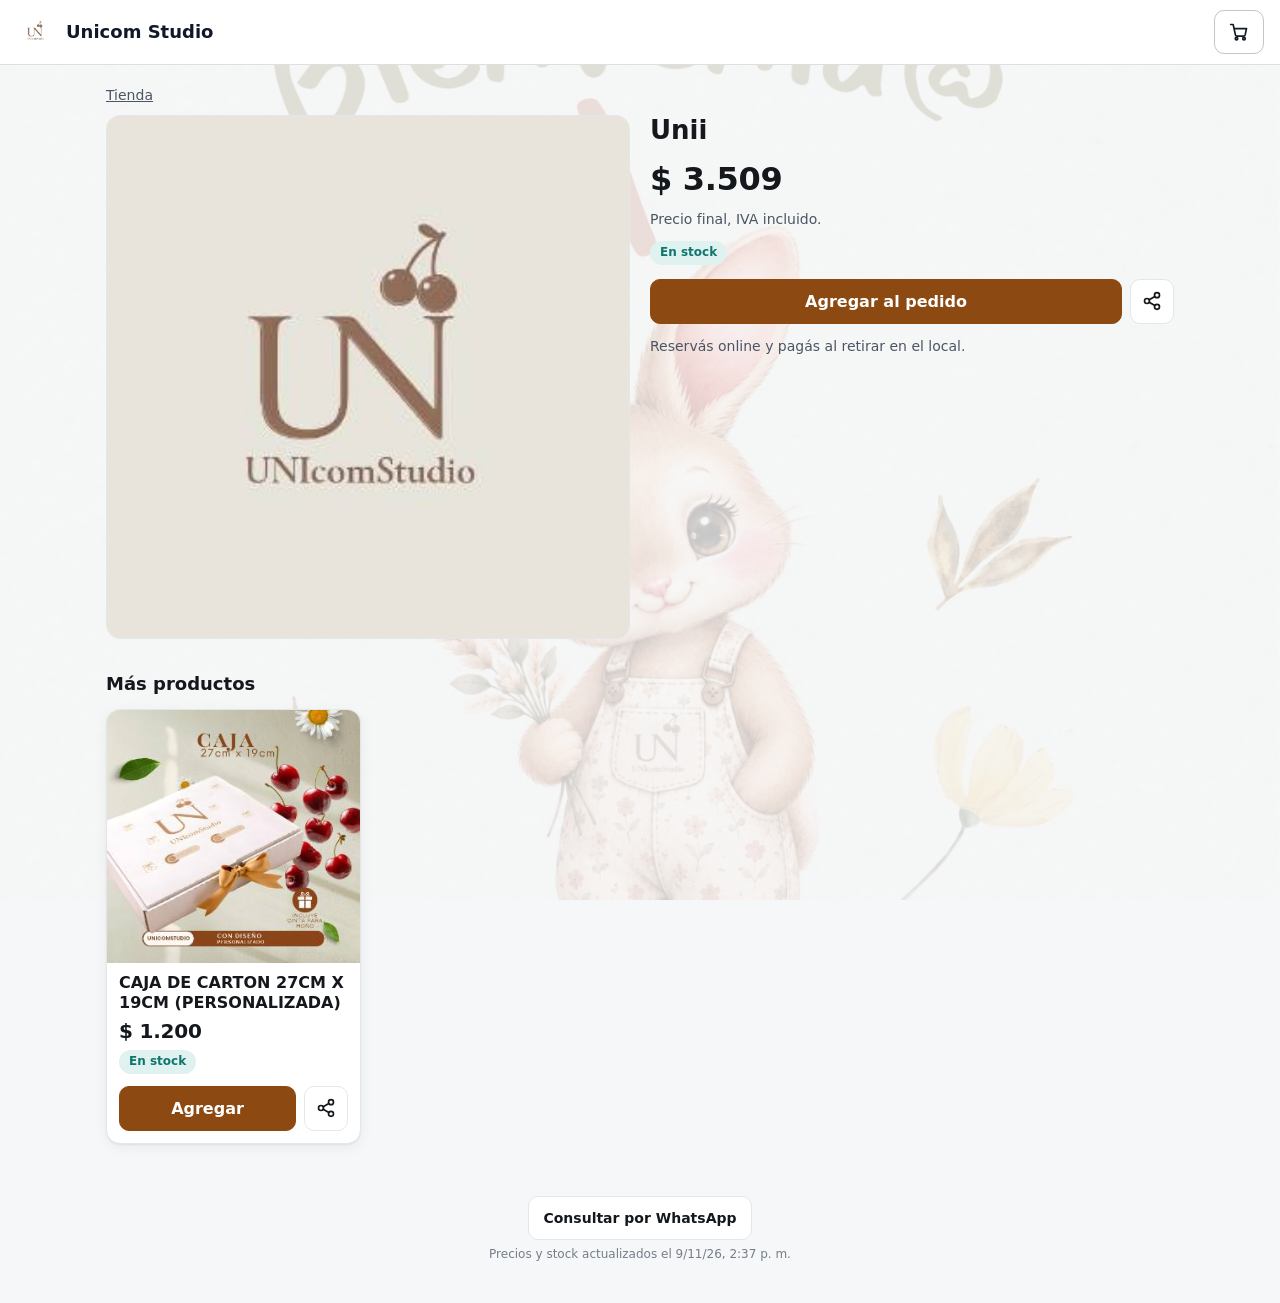
==== p/1/index.html @ 45488d73 "Actualización de la tienda (2 productos)" ====
<!doctype html>
<html lang="es">
<head>
<meta charset="utf-8">
<meta name="viewport" content="width=device-width, initial-scale=1">
<title>Unii — $ 3.509</title>
<meta name="description" content="En stock · en Unicom Studio">
<link rel="canonical" href="https://unicomsoluciones.github.io/tienda-studio/p/1/">
<meta property="og:site_name" content="Unicom Studio">
<meta property="og:locale" content="es_AR">
<meta property="og:title" content="Unii — $ 3.509">
<meta property="og:description" content="En stock · en Unicom Studio">
<meta property="og:url" content="https://unicomsoluciones.github.io/tienda-studio/p/1/">
<meta property="og:image" content="https://unicomsoluciones.github.io/tienda-studio/img/1-91eb037080.jpg">
<meta name="twitter:image" content="https://unicomsoluciones.github.io/tienda-studio/img/1-91eb037080.jpg">
<meta name="twitter:card" content="summary_large_image">
<link rel="icon" href="../../img/logo.jpg">
<meta property="og:type" content="product">
<meta property="product:price:amount" content="3509.00">
<meta property="product:price:currency" content="ARS">
<meta property="product:availability" content="in stock">
<link rel="stylesheet" href="../../assets/tienda.css">
<meta name="theme-color" content="#ffffff">
<style>:root:root:root{--ac:#8c4912;--ac-tx:#ffffff;--bar:#ffffff;--bar-tx:#111827;--bg:#f6f7f8;--bg-rgb:246,247,248;--bgtx:#14181c;--bgtx2:#4b5563;--velo:0.8;--fondo-img:url(https://unicomsoluciones.github.io/tienda-studio/img/fondo-9d2e134be6.jpg);--portada-img:url(https://unicomsoluciones.github.io/tienda-studio/img/portada-f7e3722080.jpg)}</style>
<meta name="generator" content="unicom-tienda">
</head>
<body class="con-fondo">
<header class="top">
  <a class="marca" href="../../"><img src="../../img/logo.jpg" alt=""><span>Unicom Studio</span></a>
  <button class="btn carrito" data-accion="carrito" aria-label="Ver mi pedido"><svg viewBox="0 0 24 24" fill="none" stroke="currentColor" stroke-width="2" stroke-linecap="round" stroke-linejoin="round" aria-hidden="true"><circle cx="9" cy="20" r="1.5"/><circle cx="18" cy="20" r="1.5"/><path d="M2 3h3l2.7 12.4a2 2 0 0 0 2 1.6h7.7a2 2 0 0 0 2-1.5L21 8H6"/></svg><b id="carrito-n" hidden>0</b></button>
</header>
<main class="wrap">
  <nav class="migas"><a href="../../">Tienda</a></nav>
  <div class="detalle">
    <div class="foto"><img src="../../img/1-91eb037080.jpg" alt="Unii"></div>
    <div>
      <h1>Unii</h1>
      <p class="meta"></p>
      <div class="precio">$ 3.509</div>
      <p class="meta">Precio final, IVA incluido.</p>
      <span class="stock ok">En stock</span>
      <div class="acc">
        <button class="btn btn-ac" data-accion="agregar" data-id="1">Agregar al pedido</button>
        <button class="btn icono" data-accion="compartir" data-id="1" aria-label="Compartir"><svg viewBox="0 0 24 24" fill="none" stroke="currentColor" stroke-width="2" stroke-linecap="round" stroke-linejoin="round" aria-hidden="true"><circle cx="18" cy="5" r="3"/><circle cx="6" cy="12" r="3"/><circle cx="18" cy="19" r="3"/><path d="M8.6 13.5l6.8 4M15.4 6.5l-6.8 4"/></svg></button>
      </div>
      <p class="meta" style="margin-top:12px">Reservás online y pagás al retirar en el local.</p>
    </div>
  </div>
  
  <h2 class="sec">Más productos</h2><div class="grid"><article class="card" data-c="" data-n="caja de carton 27cm x 19cm (personalizada) ">
  <a class="foto" href="../../p/12/" aria-label="CAJA DE CARTON 27CM X 19CM (PERSONALIZADA)"><img loading="lazy" src="../../img/12-5f857ab4ba.jpg" alt="CAJA DE CARTON 27CM X 19CM (PERSONALIZADA)"></a>
  <div class="info">
    <a class="nombre" href="../../p/12/">CAJA DE CARTON 27CM X 19CM (PERSONALIZADA)</a>
    <div class="precio">$ 1.200</div>
    <span class="stock ok">En stock</span>
  </div>
  <div class="acc">
    <button class="btn btn-ac" data-accion="agregar" data-id="12">Agregar</button>
    <button class="btn icono" data-accion="compartir" data-id="12" aria-label="Compartir CAJA DE CARTON 27CM X 19CM (PERSONALIZADA)"><svg viewBox="0 0 24 24" fill="none" stroke="currentColor" stroke-width="2" stroke-linecap="round" stroke-linejoin="round" aria-hidden="true"><circle cx="18" cy="5" r="3"/><circle cx="6" cy="12" r="3"/><circle cx="18" cy="19" r="3"/><path d="M8.6 13.5l6.8 4M15.4 6.5l-6.8 4"/></svg></button>
  </div>
</article></div>
</main>
<footer class="pie">
  
  
  <a class="btn" href="https://wa.me/3755349119" target="_blank" rel="noopener">Consultar por WhatsApp</a>
  <div id="actualizado" style="opacity:.75;font-size:12px"></div>
</footer>
<div class="velo" id="velo" data-accion="cerrar"></div>
<aside class="panel" id="panel" role="dialog" aria-modal="true" aria-labelledby="panel-titulo">
  <header><h2 id="panel-titulo">Tu pedido</h2><button class="btn" data-accion="cerrar" aria-label="Cerrar">✕</button></header>
  <div class="cuerpo" id="panel-cuerpo"></div>
  <footer id="panel-pie"></footer>
</aside>
<script type="application/json" id="datos">{"base":"https://unicomsoluciones.github.io/tienda-studio","modo":"estatico","urlProducto":"https://unicomsoluciones.github.io/tienda-studio/p/{id}/","urlTienda":"https://unicomsoluciones.github.io/tienda-studio/","estado":"../../estado.json","nombre":"Unicom Studio","whatsapp":"3755349119","productos":{"1":{"n":"Unii","p":3509,"s":null,"sin":false,"st":"En stock","f":"../../img/1-91eb037080.jpg"},"12":{"n":"CAJA DE CARTON 27CM X 19CM (PERSONALIZADA)","p":1200,"s":null,"sin":false,"st":"En stock","f":"../../img/12-5f857ab4ba.jpg"}}}</script>
<script src="../../assets/tienda.js" defer></script>
</body>
</html>
---- assets/tienda.css ----
:root{--bg:#f6f7f8;--bg-rgb:246,247,248;--card:#fff;--tx:#14181c;--tx2:#5b6670;--bd:#e3e7ea;--ac:#0f766e;--ac-tx:#fff;--ok:#0f766e;--ok-bg:#e0f2ef;--poco:#b45309;--poco-bg:#fef3c7;--sin:#b91c1c;--sin-bg:#fee2e2;--sombra:0 1px 2px rgba(0,0,0,.06),0 4px 14px rgba(0,0,0,.05);--r:14px;--bar:var(--card);--bar-tx:var(--tx);--bgtx:var(--tx);--bgtx2:var(--tx2)}
@media(prefers-color-scheme:dark){:root:not([data-tema=claro]){--bg:#0e1214;--bg-rgb:14,18,20;--card:#171d20;--tx:#eef2f4;--tx2:#9aa7b0;--bd:#2a3338;--ac:#2dd4bf;--ac-tx:#06201d;--ok:#5eead4;--ok-bg:#12332f;--poco:#fbbf24;--poco-bg:#3a2a08;--sin:#fca5a5;--sin-bg:#3b1414;--sombra:none}}
:root[data-tema=oscuro]{--bg:#0e1214;--bg-rgb:14,18,20;--card:#171d20;--tx:#eef2f4;--tx2:#9aa7b0;--bd:#2a3338;--ac:#2dd4bf;--ac-tx:#06201d;--ok:#5eead4;--ok-bg:#12332f;--poco:#fbbf24;--poco-bg:#3a2a08;--sin:#fca5a5;--sin-bg:#3b1414;--sombra:none}
*{box-sizing:border-box}html{-webkit-text-size-adjust:100%}
body{margin:0;background:var(--bg);color:var(--bgtx);font:16px/1.45 system-ui,-apple-system,"Segoe UI",Roboto,sans-serif}
a{color:inherit;text-decoration:none}button,input,textarea{font:inherit;color:inherit}
.top{position:sticky;top:0;z-index:20;background:var(--bar);color:var(--bar-tx);border-bottom:1px solid rgba(127,127,127,.25);display:flex;align-items:center;gap:12px;padding:10px 16px}
.marca{display:flex;align-items:center;gap:10px;min-width:0;flex:1;font-weight:700;font-size:18px}
.marca img{width:40px;height:40px;object-fit:contain;border-radius:8px;flex:none}
.marca span{overflow:hidden;text-overflow:ellipsis;white-space:nowrap}
.btn{color:var(--tx);display:inline-flex;align-items:center;justify-content:center;gap:8px;border:1px solid var(--bd);background:var(--card);border-radius:10px;padding:10px 14px;cursor:pointer;font-weight:600;min-height:44px}
.btn-ac{background:var(--ac);color:var(--ac-tx);border-color:var(--ac)}
.btn[disabled]{opacity:.5;cursor:not-allowed}
.btn svg,.icono svg{width:20px;height:20px;flex:none}
.carrito{position:relative}
.carrito b{position:absolute;top:-6px;right:-6px;min-width:20px;height:20px;border-radius:10px;background:var(--ac);color:var(--ac-tx);font-size:12px;display:flex;align-items:center;justify-content:center;padding:0 5px}
.carrito b[hidden]{display:none}
.wrap{max-width:1100px;margin:0 auto;padding:16px}
.aviso{background:var(--ok-bg);color:var(--ok);border-radius:var(--r);padding:12px 14px;margin:0 0 14px;font-weight:500}
.barra input{width:100%;border:1px solid var(--bd);background:var(--card);border-radius:12px;padding:12px 14px;min-height:46px}
.cats{display:flex;gap:8px;overflow-x:auto;padding:12px 0 4px;scrollbar-width:none}
.cats::-webkit-scrollbar{display:none}
.cat{flex:none;border:1px solid var(--bd);background:var(--card);border-radius:999px;padding:8px 14px;cursor:pointer;font-weight:600;font-size:14px;min-height:40px}
.cat[aria-pressed=true]{background:var(--ac);color:var(--ac-tx);border-color:var(--ac)}
.grid{display:grid;grid-template-columns:repeat(2,1fr);gap:12px;margin-top:12px}
@media(min-width:700px){.grid{grid-template-columns:repeat(3,1fr);gap:16px}}
@media(min-width:960px){.grid{grid-template-columns:repeat(4,1fr)}}
.card{background:var(--card);border:1px solid var(--bd);border-radius:var(--r);overflow:hidden;display:flex;flex-direction:column;box-shadow:var(--sombra)}
.card[hidden]{display:none}
.foto{display:block;aspect-ratio:1/1;background:var(--bg);position:relative;overflow:hidden}
.foto img{width:100%;height:100%;object-fit:cover;display:block}
.sinfoto{position:absolute;inset:0;display:flex;align-items:center;justify-content:center;color:var(--tx2);font-size:13px}
.info{padding:10px 12px 4px;flex:1;display:flex;flex-direction:column;gap:4px}
.nombre{font-weight:600;line-height:1.25;display:-webkit-box;-webkit-line-clamp:2;-webkit-box-orient:vertical;overflow:hidden}
.precio{font-size:20px;font-weight:800;letter-spacing:-.01em}
.stock{display:inline-block;align-self:flex-start;font-size:12px;font-weight:700;border-radius:999px;padding:3px 10px}
.stock.ok{background:var(--ok-bg);color:var(--ok)}.stock.poco{background:var(--poco-bg);color:var(--poco)}.stock.sin{background:var(--sin-bg);color:var(--sin)}
.acc{display:flex;gap:8px;padding:8px 12px 12px}
.acc .btn-ac{flex:1;padding:10px 8px}
.acc .icono{flex:none;width:44px;padding:0}
.vacio{text-align:center;color:var(--tx2);padding:40px 0}
.pie{color:var(--tx2);font-size:14px;text-align:center;padding:28px 16px 40px;display:flex;flex-direction:column;gap:6px;align-items:center}
.pie .btn{margin-top:8px}
.detalle{display:grid;gap:20px;margin-top:8px}
@media(min-width:760px){.detalle{grid-template-columns:1fr 1fr;align-items:start}}
.detalle .foto{border-radius:var(--r);border:1px solid var(--bd);aspect-ratio:1/1}
.detalle h1{margin:0 0 6px;font-size:26px;line-height:1.2}
.detalle .precio{font-size:32px;margin:6px 0}
.detalle .meta{color:var(--tx2);font-size:14px;margin:0 0 10px}
.detalle .acc{padding:14px 0 0}
.migas{font-size:14px;color:var(--tx2);margin:4px 0 10px}
.migas a{text-decoration:underline}
h2.sec{font-size:18px;margin:32px 0 0}
.velo{position:fixed;inset:0;background:rgba(0,0,0,.45);z-index:40;display:none}
.velo.abierto{display:block}
.panel{position:fixed;z-index:41;right:0;top:0;bottom:0;width:min(440px,100%);background:var(--card);box-shadow:-8px 0 30px rgba(0,0,0,.2);display:none;flex-direction:column}
.panel.abierto{display:flex}
.panel header{display:flex;align-items:center;justify-content:space-between;padding:14px 16px;border-bottom:1px solid var(--bd)}
.panel header h2{margin:0;font-size:18px}
.panel .cuerpo{flex:1;overflow-y:auto;padding:12px 16px}
.panel footer{border-top:1px solid var(--bd);padding:12px 16px;display:flex;flex-direction:column;gap:10px}
.linea{display:flex;gap:10px;align-items:center;padding:10px 0;border-bottom:1px solid var(--bd)}
.linea img,.linea .mini{width:52px;height:52px;border-radius:8px;object-fit:cover;background:var(--bg);flex:none}
.linea .d{flex:1;min-width:0}
.linea .d b{display:block;font-weight:600;line-height:1.25}
.linea .d span{color:var(--tx2);font-size:14px}
.cant{display:flex;align-items:center;gap:4px}
.cant button{width:36px;height:36px;border-radius:8px;border:1px solid var(--bd);background:var(--card);cursor:pointer;font-size:18px;font-weight:700}
.cant span{min-width:26px;text-align:center;font-weight:700}
.total{display:flex;justify-content:space-between;font-size:18px;font-weight:800}
.campo{display:flex;flex-direction:column;gap:4px;margin-bottom:10px}
.campo label{font-size:14px;font-weight:600}
.campo input,.campo textarea{border:1px solid var(--bd);background:var(--bg);border-radius:10px;padding:10px 12px;min-height:44px;width:100%}
.nota{color:var(--tx2);font-size:13px;margin:0}
.error{background:var(--sin-bg);color:var(--sin);border-radius:10px;padding:10px 12px;font-size:14px;font-weight:500}
.listo{text-align:center;padding:30px 8px}
.listo h3{font-size:22px;margin:8px 0}
.listo .nro{font-size:34px;font-weight:800;color:var(--ac)}
.toast{position:fixed;left:50%;bottom:24px;transform:translateX(-50%);background:var(--tx);color:var(--bg);border-radius:10px;padding:10px 16px;font-weight:600;z-index:60;max-width:90%;opacity:0;pointer-events:none;transition:opacity .2s}
.toast.v{opacity:1}

.top .btn{background:transparent;color:var(--bar-tx);border-color:rgba(127,127,127,.45)}
.card,.panel{color:var(--tx)}
.cat,.barra input,.campo input,.campo textarea{color:var(--tx)}
.btn-ac{color:var(--ac-tx)}
.top .carrito b{background:var(--ac);color:var(--ac-tx)}
.pie,.vacio,.migas,.detalle .meta{color:var(--bgtx2)}
body.con-fondo{background-image:linear-gradient(rgba(var(--bg-rgb),var(--velo,.8)),rgba(var(--bg-rgb),var(--velo,.8))),var(--fondo-img);background-size:cover;background-position:center;background-attachment:fixed}
.hero{position:relative;color:#fff;background:linear-gradient(135deg,var(--ac),var(--bar));background-size:cover;background-position:center;min-height:170px;display:flex;align-items:flex-end}
.hero.con-img{background-image:linear-gradient(180deg,rgba(0,0,0,.15),rgba(0,0,0,.6)),var(--portada-img)}
.hero:not(.con-img){background-image:linear-gradient(0deg,rgba(0,0,0,.28),rgba(0,0,0,.28)),linear-gradient(135deg,var(--ac),var(--bar))}
.hero-in{max-width:1100px;width:100%;margin:0 auto;padding:28px 16px}
.hero h1{margin:0;font-size:clamp(24px,5vw,40px);line-height:1.15;text-shadow:0 2px 12px rgba(0,0,0,.45)}
.hero p{margin:6px 0 0;font-size:clamp(15px,2.4vw,19px);max-width:640px;text-shadow:0 1px 8px rgba(0,0,0,.5)}
@media(min-width:760px){.hero{min-height:260px}}
.hero.con-video{min-height:220px}
.hero-vid{position:absolute;inset:0;overflow:hidden;container-type:size;background:#000}
.hero-vid::after{content:"";position:absolute;inset:0;background:linear-gradient(180deg,rgba(0,0,0,.15),rgba(0,0,0,.6));pointer-events:none}
.hero-vid video,.hero-vid iframe{position:absolute;top:50%;left:50%;transform:translate(-50%,-50%);width:100%;height:100%;border:0;object-fit:cover;pointer-events:none}
.hero-vid iframe{width:max(100cqw,177.78cqh);height:max(100cqh,56.25cqw)}
.hero.con-video .hero-in{position:relative;z-index:1}
@media(min-width:760px){.hero.con-video{min-height:340px}}
@media(prefers-reduced-motion:reduce){.hero-vid{display:none}}

.descripcion{margin-top:22px;background:var(--card);border:1px solid var(--bd);border-radius:var(--r);padding:18px 20px;box-shadow:var(--sombra);color:var(--tx)}
.descripcion h2{margin:0 0 12px;font-size:18px;color:var(--tx2)}
.descripcion p{margin:0 0 12px;line-height:1.55;font-size:16px;overflow-wrap:anywhere}
.descripcion p:last-child{margin-bottom:0}
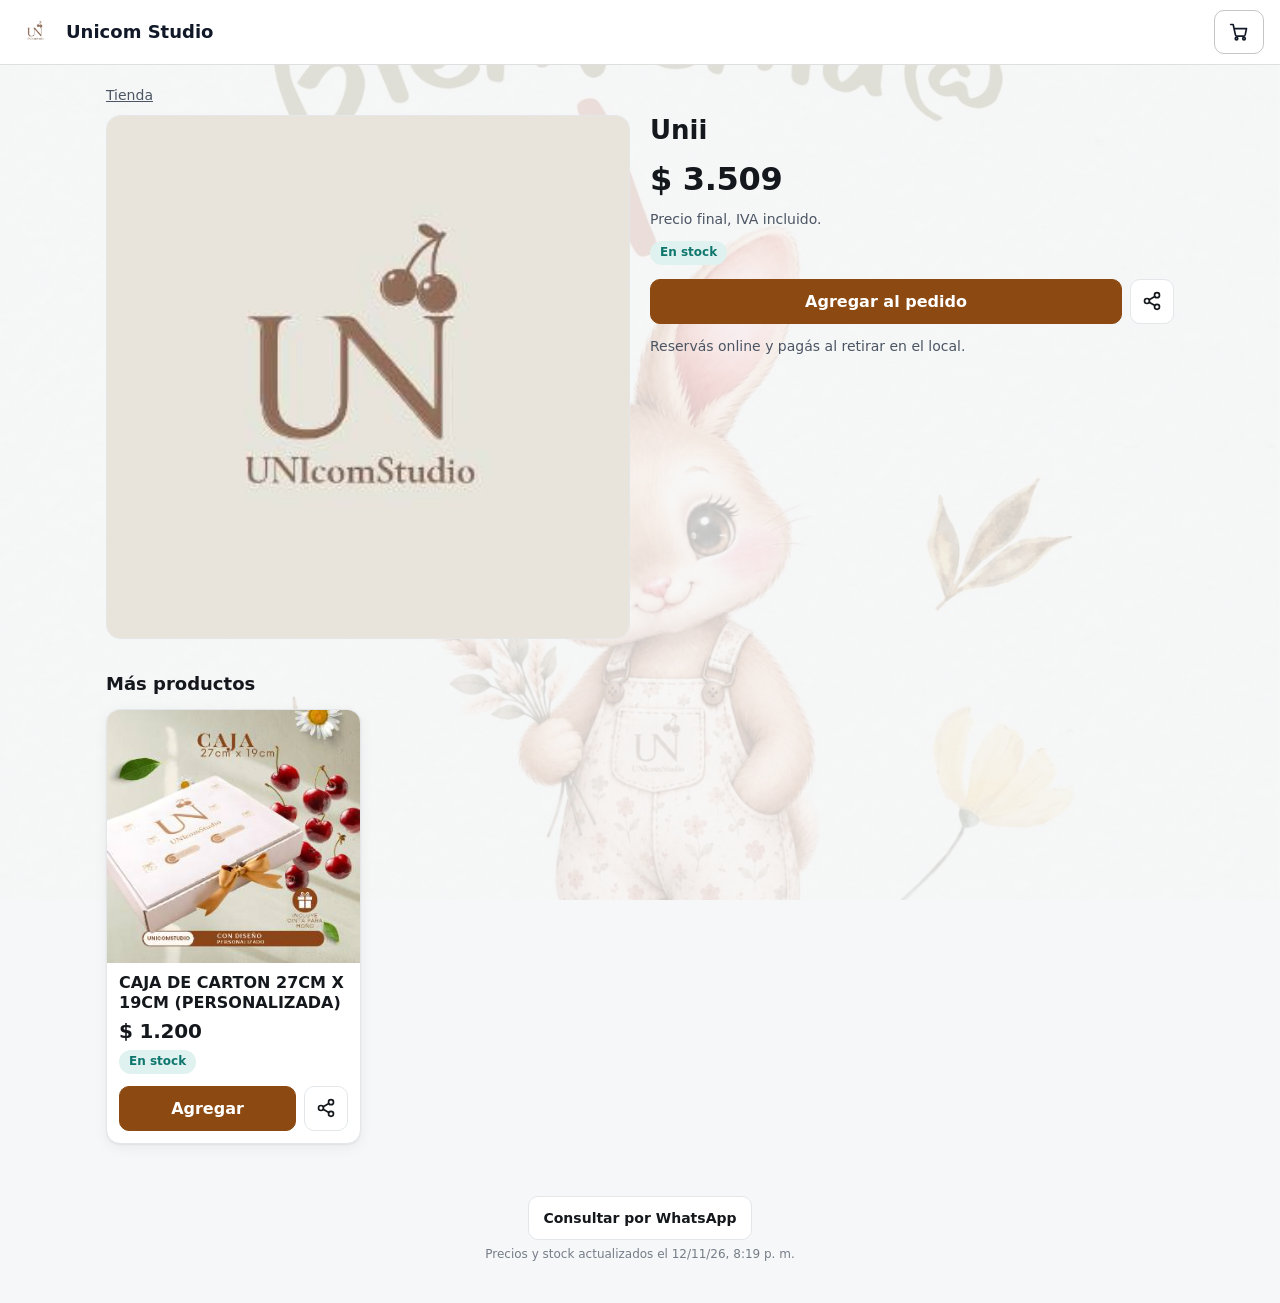
==== commit 291d91f5: "Actualización de la tienda (2 productos)" ====
--- a/p/1/index.html
+++ b/p/1/index.html
@@ -32,7 +32,10 @@
 <main class="wrap">
   <nav class="migas"><a href="../../">Tienda</a></nav>
   <div class="detalle">
-    <div class="foto"><img src="../../img/1-91eb037080.jpg" alt="Unii"></div>
+    <div class="galeria" data-galeria data-nombre="Unii">
+      <div class="foto escenario" data-escenario><img src="../../img/1-91eb037080.jpg" alt="Unii" data-zoom></div>
+      
+    </div>
     <div>
       <h1>Unii</h1>
       <p class="meta"></p>
--- a/assets/tienda.css
+++ b/assets/tienda.css
@@ -106,3 +106,18 @@
 .descripcion h2{margin:0 0 12px;font-size:18px;color:var(--tx2)}
 .descripcion p{margin:0 0 12px;line-height:1.55;font-size:16px;overflow-wrap:anywhere}
 .descripcion p:last-child{margin-bottom:0}
+
+/* Galería de la ficha: fotos, video y 3D */
+.galeria{min-width:0}
+.galeria .foto,.detalle .galeria .foto{border-radius:var(--r);border:1px solid var(--bd);aspect-ratio:1/1;background:var(--card)}
+.galeria .foto img{object-fit:contain;cursor:zoom-in}
+.galeria video,.galeria model-viewer{position:absolute;inset:0;width:100%;height:100%;background:#000;display:block}
+.galeria model-viewer{background:var(--card);--poster-color:transparent}
+.pista3d{position:absolute;left:50%;bottom:12px;transform:translateX(-50%);background:rgba(0,0,0,.65);color:#fff;border-radius:999px;padding:6px 12px;font-size:13px;pointer-events:none}
+.minis{display:flex;gap:8px;overflow-x:auto;padding:10px 2px 2px;scrollbar-width:thin}
+.mini{flex:none;width:64px;height:64px;border:2px solid var(--bd);border-radius:10px;background:var(--card);padding:0;cursor:pointer;overflow:hidden;display:flex;flex-direction:column;align-items:center;justify-content:center;gap:2px;color:var(--tx);font-size:11px;font-weight:700}
+.mini img{width:100%;height:100%;object-fit:cover;display:block}
+.mini svg{width:22px;height:22px}
+.mini.on{border-color:var(--ac)}
+.zoom{position:fixed;inset:0;z-index:80;background:rgba(0,0,0,.88);display:flex;align-items:center;justify-content:center;padding:12px;cursor:zoom-out}
+.zoom img{max-width:100%;max-height:100%;object-fit:contain}
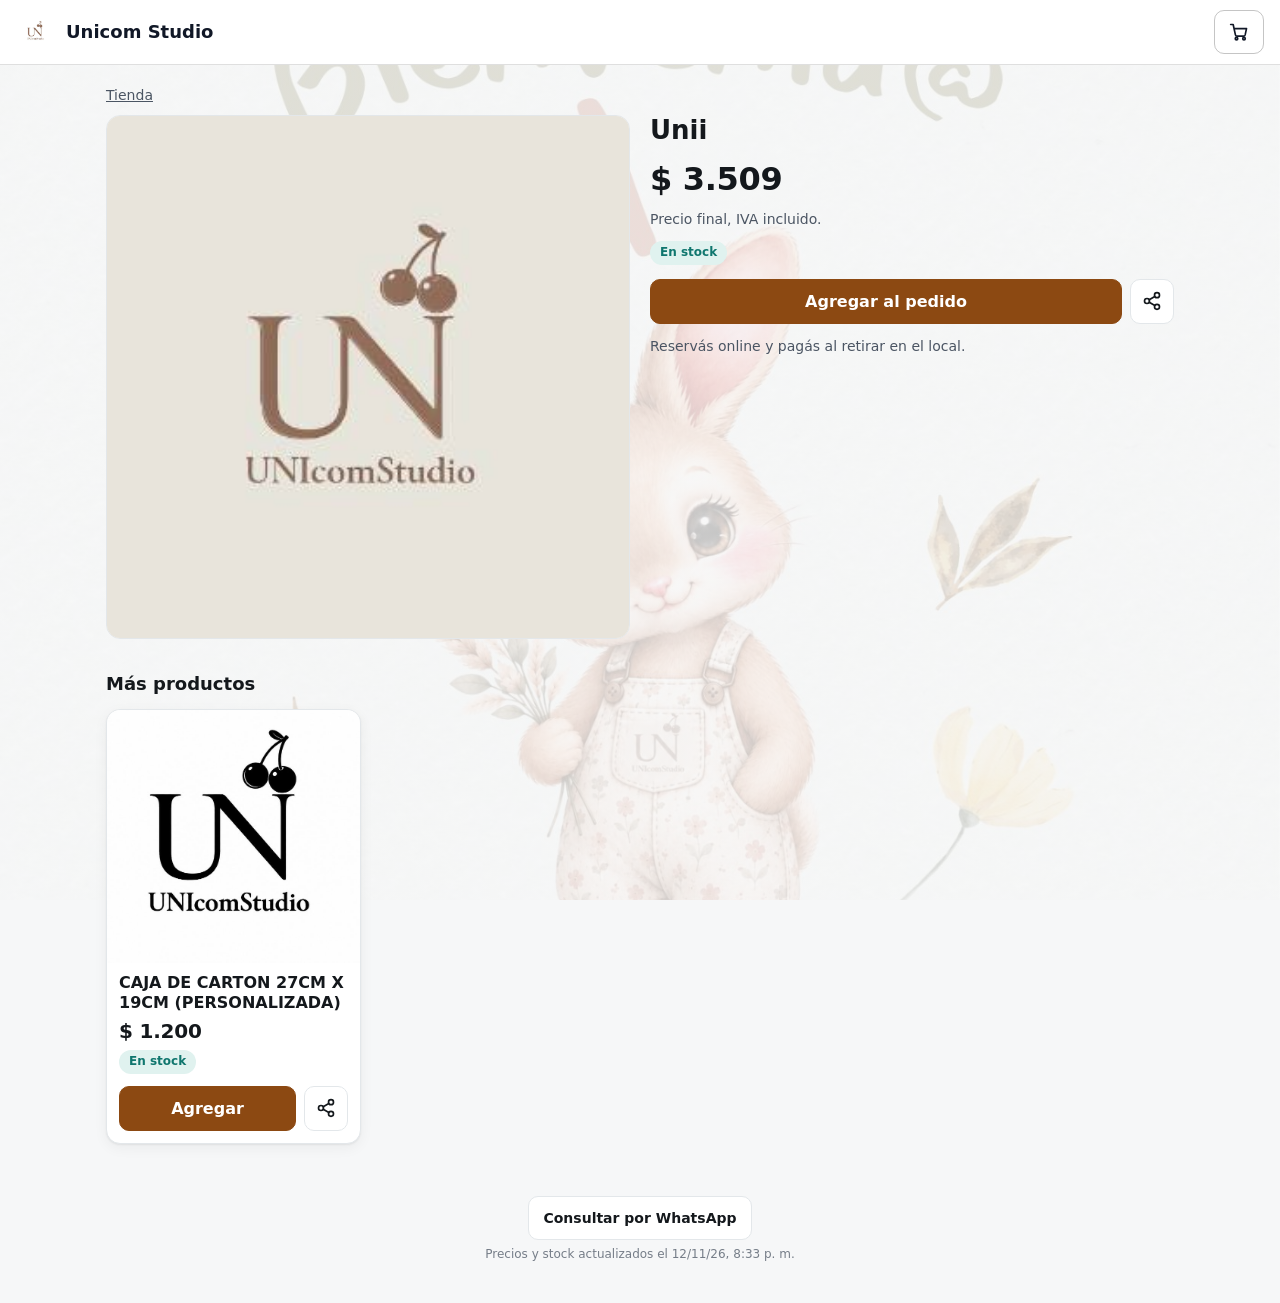
==== commit 4b8e8c03: "Actualización de la tienda (2 productos)" ====
--- a/p/1/index.html
+++ b/p/1/index.html
@@ -51,7 +51,7 @@
   </div>
   
   <h2 class="sec">Más productos</h2><div class="grid"><article class="card" data-c="" data-n="caja de carton 27cm x 19cm (personalizada) ">
-  <a class="foto" href="../../p/12/" aria-label="CAJA DE CARTON 27CM X 19CM (PERSONALIZADA)"><img loading="lazy" src="../../img/12-5f857ab4ba.jpg" alt="CAJA DE CARTON 27CM X 19CM (PERSONALIZADA)"></a>
+  <a class="foto" href="../../p/12/" aria-label="CAJA DE CARTON 27CM X 19CM (PERSONALIZADA)"><img loading="lazy" src="../../img/12-0a5ef7ddd7.jpg" alt="CAJA DE CARTON 27CM X 19CM (PERSONALIZADA)"></a>
   <div class="info">
     <a class="nombre" href="../../p/12/">CAJA DE CARTON 27CM X 19CM (PERSONALIZADA)</a>
     <div class="precio">$ 1.200</div>
@@ -75,7 +75,7 @@
   <div class="cuerpo" id="panel-cuerpo"></div>
   <footer id="panel-pie"></footer>
 </aside>
-<script type="application/json" id="datos">{"base":"https://unicomsoluciones.github.io/tienda-studio","modo":"estatico","urlProducto":"https://unicomsoluciones.github.io/tienda-studio/p/{id}/","urlTienda":"https://unicomsoluciones.github.io/tienda-studio/","estado":"../../estado.json","nombre":"Unicom Studio","whatsapp":"3755349119","productos":{"1":{"n":"Unii","p":3509,"s":null,"sin":false,"st":"En stock","f":"../../img/1-91eb037080.jpg"},"12":{"n":"CAJA DE CARTON 27CM X 19CM (PERSONALIZADA)","p":1200,"s":null,"sin":false,"st":"En stock","f":"../../img/12-5f857ab4ba.jpg"}}}</script>
+<script type="application/json" id="datos">{"base":"https://unicomsoluciones.github.io/tienda-studio","modo":"estatico","urlProducto":"https://unicomsoluciones.github.io/tienda-studio/p/{id}/","urlTienda":"https://unicomsoluciones.github.io/tienda-studio/","estado":"../../estado.json","nombre":"Unicom Studio","whatsapp":"3755349119","productos":{"1":{"n":"Unii","p":3509,"s":null,"sin":false,"st":"En stock","f":"../../img/1-91eb037080.jpg"},"12":{"n":"CAJA DE CARTON 27CM X 19CM (PERSONALIZADA)","p":1200,"s":null,"sin":false,"st":"En stock","f":"../../img/12-0a5ef7ddd7.jpg"}}}</script>
 <script src="../../assets/tienda.js" defer></script>
 </body>
 </html>
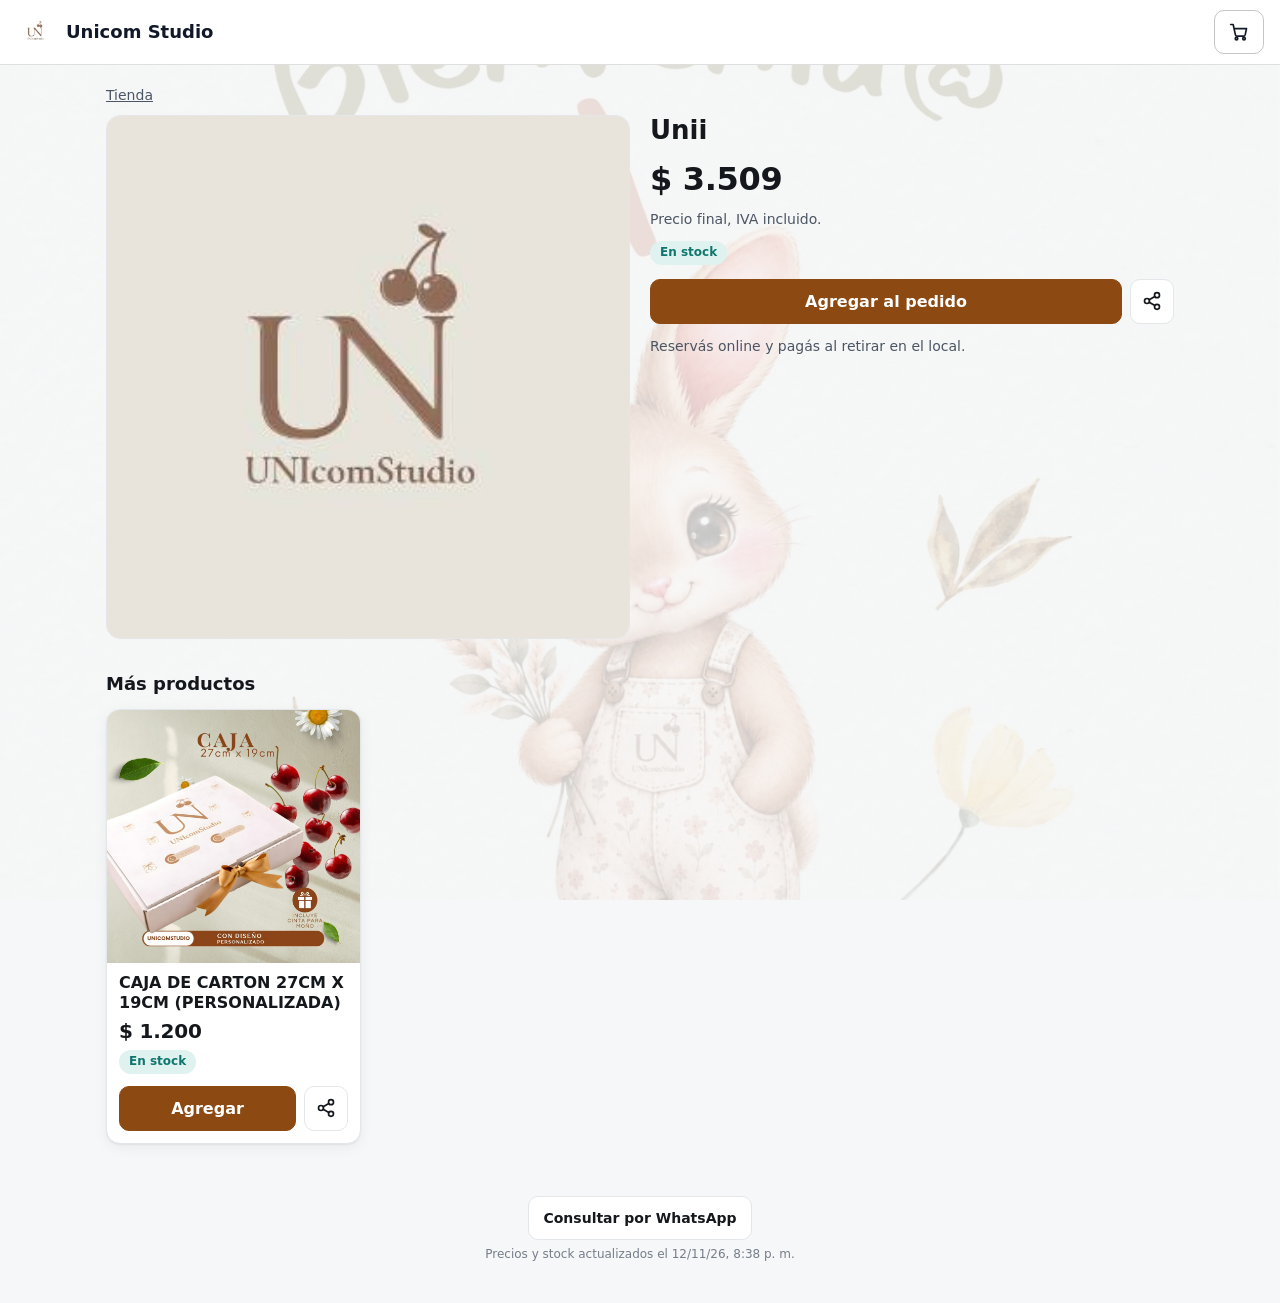
==== commit 060c540f: "Actualización de la tienda (2 productos)" ====
--- a/p/1/index.html
+++ b/p/1/index.html
@@ -51,7 +51,7 @@
   </div>
   
   <h2 class="sec">Más productos</h2><div class="grid"><article class="card" data-c="" data-n="caja de carton 27cm x 19cm (personalizada) ">
-  <a class="foto" href="../../p/12/" aria-label="CAJA DE CARTON 27CM X 19CM (PERSONALIZADA)"><img loading="lazy" src="../../img/12-0a5ef7ddd7.jpg" alt="CAJA DE CARTON 27CM X 19CM (PERSONALIZADA)"></a>
+  <a class="foto" href="../../p/12/" aria-label="CAJA DE CARTON 27CM X 19CM (PERSONALIZADA)"><img loading="lazy" src="../../img/12-55176a43e2.jpg" alt="CAJA DE CARTON 27CM X 19CM (PERSONALIZADA)"></a>
   <div class="info">
     <a class="nombre" href="../../p/12/">CAJA DE CARTON 27CM X 19CM (PERSONALIZADA)</a>
     <div class="precio">$ 1.200</div>
@@ -75,7 +75,7 @@
   <div class="cuerpo" id="panel-cuerpo"></div>
   <footer id="panel-pie"></footer>
 </aside>
-<script type="application/json" id="datos">{"base":"https://unicomsoluciones.github.io/tienda-studio","modo":"estatico","urlProducto":"https://unicomsoluciones.github.io/tienda-studio/p/{id}/","urlTienda":"https://unicomsoluciones.github.io/tienda-studio/","estado":"../../estado.json","nombre":"Unicom Studio","whatsapp":"3755349119","productos":{"1":{"n":"Unii","p":3509,"s":null,"sin":false,"st":"En stock","f":"../../img/1-91eb037080.jpg"},"12":{"n":"CAJA DE CARTON 27CM X 19CM (PERSONALIZADA)","p":1200,"s":null,"sin":false,"st":"En stock","f":"../../img/12-0a5ef7ddd7.jpg"}}}</script>
+<script type="application/json" id="datos">{"base":"https://unicomsoluciones.github.io/tienda-studio","modo":"estatico","urlProducto":"https://unicomsoluciones.github.io/tienda-studio/p/{id}/","urlTienda":"https://unicomsoluciones.github.io/tienda-studio/","estado":"../../estado.json","nombre":"Unicom Studio","whatsapp":"3755349119","productos":{"1":{"n":"Unii","p":3509,"s":null,"sin":false,"st":"En stock","f":"../../img/1-91eb037080.jpg"},"12":{"n":"CAJA DE CARTON 27CM X 19CM (PERSONALIZADA)","p":1200,"s":null,"sin":false,"st":"En stock","f":"../../img/12-55176a43e2.jpg"}}}</script>
 <script src="../../assets/tienda.js" defer></script>
 </body>
 </html>
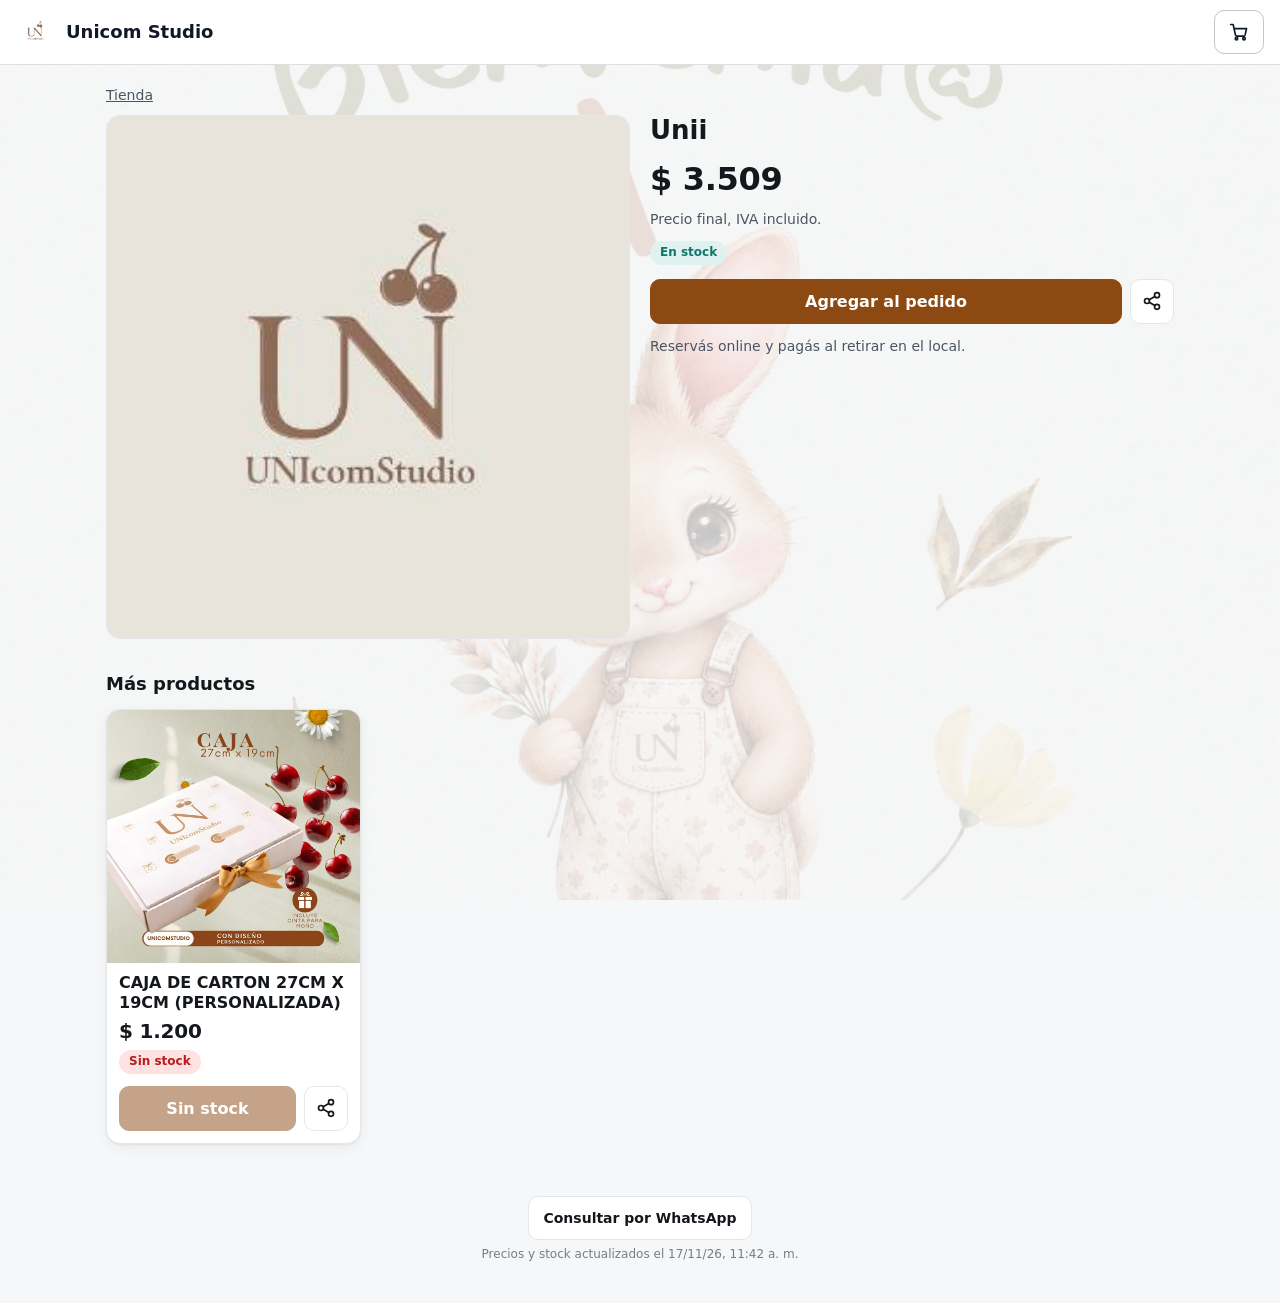
==== commit 0f90beec: "Actualización de la tienda (2 productos)" ====
--- a/p/1/index.html
+++ b/p/1/index.html
@@ -55,10 +55,10 @@
   <div class="info">
     <a class="nombre" href="../../p/12/">CAJA DE CARTON 27CM X 19CM (PERSONALIZADA)</a>
     <div class="precio">$ 1.200</div>
-    <span class="stock ok">En stock</span>
+    <span class="stock sin">Sin stock</span>
   </div>
   <div class="acc">
-    <button class="btn btn-ac" data-accion="agregar" data-id="12">Agregar</button>
+    <button class="btn btn-ac" data-accion="agregar" data-id="12" disabled>Sin stock</button>
     <button class="btn icono" data-accion="compartir" data-id="12" aria-label="Compartir CAJA DE CARTON 27CM X 19CM (PERSONALIZADA)"><svg viewBox="0 0 24 24" fill="none" stroke="currentColor" stroke-width="2" stroke-linecap="round" stroke-linejoin="round" aria-hidden="true"><circle cx="18" cy="5" r="3"/><circle cx="6" cy="12" r="3"/><circle cx="18" cy="19" r="3"/><path d="M8.6 13.5l6.8 4M15.4 6.5l-6.8 4"/></svg></button>
   </div>
 </article></div>
@@ -75,7 +75,7 @@
   <div class="cuerpo" id="panel-cuerpo"></div>
   <footer id="panel-pie"></footer>
 </aside>
-<script type="application/json" id="datos">{"base":"https://unicomsoluciones.github.io/tienda-studio","modo":"estatico","urlProducto":"https://unicomsoluciones.github.io/tienda-studio/p/{id}/","urlTienda":"https://unicomsoluciones.github.io/tienda-studio/","estado":"../../estado.json","nombre":"Unicom Studio","whatsapp":"3755349119","productos":{"1":{"n":"Unii","p":3509,"s":null,"sin":false,"st":"En stock","f":"../../img/1-91eb037080.jpg"},"12":{"n":"CAJA DE CARTON 27CM X 19CM (PERSONALIZADA)","p":1200,"s":null,"sin":false,"st":"En stock","f":"../../img/12-55176a43e2.jpg"}}}</script>
+<script type="application/json" id="datos">{"base":"https://unicomsoluciones.github.io/tienda-studio","modo":"estatico","urlProducto":"https://unicomsoluciones.github.io/tienda-studio/p/{id}/","urlTienda":"https://unicomsoluciones.github.io/tienda-studio/","estado":"../../estado.json","nombre":"Unicom Studio","whatsapp":"3755349119","productos":{"1":{"n":"Unii","p":3509,"s":null,"sin":false,"st":"En stock","f":"../../img/1-91eb037080.jpg"},"12":{"n":"CAJA DE CARTON 27CM X 19CM (PERSONALIZADA)","p":1200,"s":null,"sin":true,"st":"Sin stock","f":"../../img/12-55176a43e2.jpg"}}}</script>
 <script src="../../assets/tienda.js" defer></script>
 </body>
 </html>
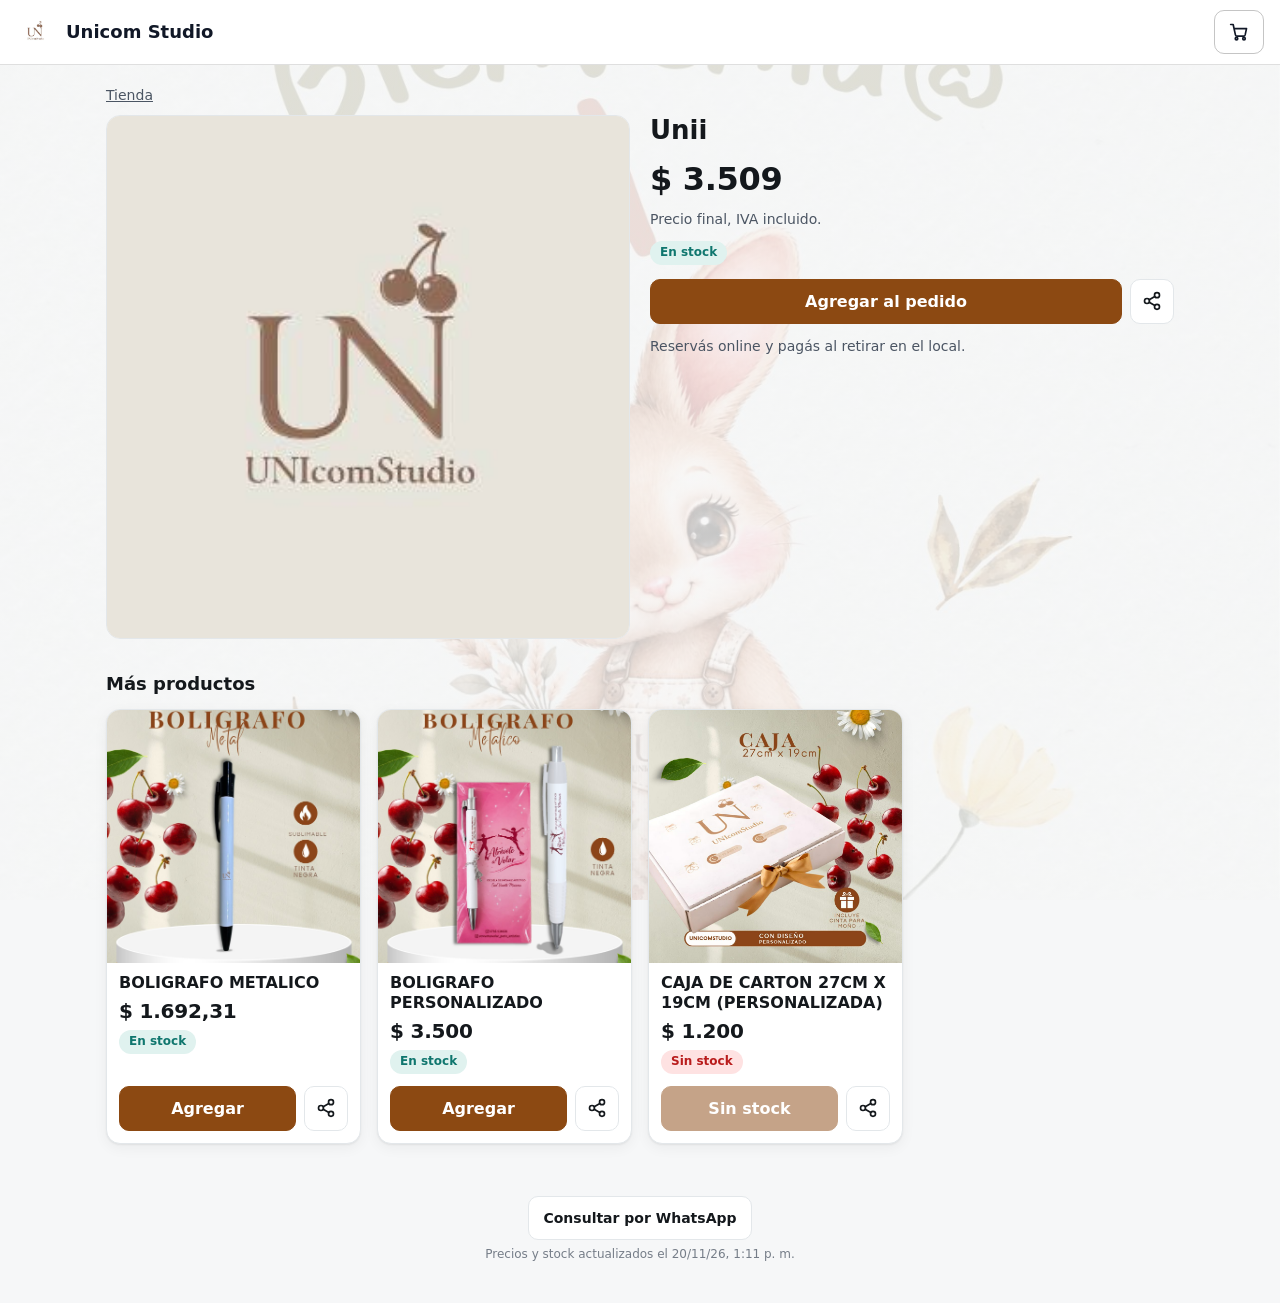
==== commit 763ba42e: "Actualización de la tienda (4 productos)" ====
--- a/p/1/index.html
+++ b/p/1/index.html
@@ -50,7 +50,31 @@
     </div>
   </div>
   
-  <h2 class="sec">Más productos</h2><div class="grid"><article class="card" data-c="" data-n="caja de carton 27cm x 19cm (personalizada) ">
+  <h2 class="sec">Más productos</h2><div class="grid"><article class="card" data-c="" data-n="boligrafo metalico  ">
+  <a class="foto" href="../../p/14/" aria-label="BOLIGRAFO METALICO "><img loading="lazy" src="../../img/14-37b74d7dae.jpg" alt="BOLIGRAFO METALICO "></a>
+  <div class="info">
+    <a class="nombre" href="../../p/14/">BOLIGRAFO METALICO </a>
+    <div class="precio">$ 1.692,31</div>
+    <span class="stock ok">En stock</span>
+  </div>
+  <div class="acc">
+    <button class="btn btn-ac" data-accion="agregar" data-id="14">Agregar</button>
+    <button class="btn icono" data-accion="compartir" data-id="14" aria-label="Compartir BOLIGRAFO METALICO "><svg viewBox="0 0 24 24" fill="none" stroke="currentColor" stroke-width="2" stroke-linecap="round" stroke-linejoin="round" aria-hidden="true"><circle cx="18" cy="5" r="3"/><circle cx="6" cy="12" r="3"/><circle cx="18" cy="19" r="3"/><path d="M8.6 13.5l6.8 4M15.4 6.5l-6.8 4"/></svg></button>
+  </div>
+</article>
+<article class="card" data-c="" data-n="boligrafo personalizado  ">
+  <a class="foto" href="../../p/13/" aria-label="BOLIGRAFO PERSONALIZADO "><img loading="lazy" src="../../img/13-feaa746d41.jpg" alt="BOLIGRAFO PERSONALIZADO "></a>
+  <div class="info">
+    <a class="nombre" href="../../p/13/">BOLIGRAFO PERSONALIZADO </a>
+    <div class="precio">$ 3.500</div>
+    <span class="stock ok">En stock</span>
+  </div>
+  <div class="acc">
+    <button class="btn btn-ac" data-accion="agregar" data-id="13">Agregar</button>
+    <button class="btn icono" data-accion="compartir" data-id="13" aria-label="Compartir BOLIGRAFO PERSONALIZADO "><svg viewBox="0 0 24 24" fill="none" stroke="currentColor" stroke-width="2" stroke-linecap="round" stroke-linejoin="round" aria-hidden="true"><circle cx="18" cy="5" r="3"/><circle cx="6" cy="12" r="3"/><circle cx="18" cy="19" r="3"/><path d="M8.6 13.5l6.8 4M15.4 6.5l-6.8 4"/></svg></button>
+  </div>
+</article>
+<article class="card" data-c="" data-n="caja de carton 27cm x 19cm (personalizada) ">
   <a class="foto" href="../../p/12/" aria-label="CAJA DE CARTON 27CM X 19CM (PERSONALIZADA)"><img loading="lazy" src="../../img/12-55176a43e2.jpg" alt="CAJA DE CARTON 27CM X 19CM (PERSONALIZADA)"></a>
   <div class="info">
     <a class="nombre" href="../../p/12/">CAJA DE CARTON 27CM X 19CM (PERSONALIZADA)</a>
@@ -75,7 +99,7 @@
   <div class="cuerpo" id="panel-cuerpo"></div>
   <footer id="panel-pie"></footer>
 </aside>
-<script type="application/json" id="datos">{"base":"https://unicomsoluciones.github.io/tienda-studio","modo":"estatico","urlProducto":"https://unicomsoluciones.github.io/tienda-studio/p/{id}/","urlTienda":"https://unicomsoluciones.github.io/tienda-studio/","estado":"../../estado.json","nombre":"Unicom Studio","whatsapp":"3755349119","productos":{"1":{"n":"Unii","p":3509,"s":null,"sin":false,"st":"En stock","f":"../../img/1-91eb037080.jpg"},"12":{"n":"CAJA DE CARTON 27CM X 19CM (PERSONALIZADA)","p":1200,"s":null,"sin":true,"st":"Sin stock","f":"../../img/12-55176a43e2.jpg"}}}</script>
+<script type="application/json" id="datos">{"base":"https://unicomsoluciones.github.io/tienda-studio","modo":"estatico","urlProducto":"https://unicomsoluciones.github.io/tienda-studio/p/{id}/","urlTienda":"https://unicomsoluciones.github.io/tienda-studio/","estado":"../../estado.json","nombre":"Unicom Studio","whatsapp":"3755349119","productos":{"1":{"n":"Unii","p":3509,"s":null,"sin":false,"st":"En stock","f":"../../img/1-91eb037080.jpg"},"12":{"n":"CAJA DE CARTON 27CM X 19CM (PERSONALIZADA)","p":1200,"s":null,"sin":true,"st":"Sin stock","f":"../../img/12-55176a43e2.jpg"},"13":{"n":"BOLIGRAFO PERSONALIZADO ","p":3500,"s":null,"sin":false,"st":"En stock","f":"../../img/13-feaa746d41.jpg"},"14":{"n":"BOLIGRAFO METALICO ","p":1692.31,"s":null,"sin":false,"st":"En stock","f":"../../img/14-37b74d7dae.jpg"}}}</script>
 <script src="../../assets/tienda.js" defer></script>
 </body>
 </html>
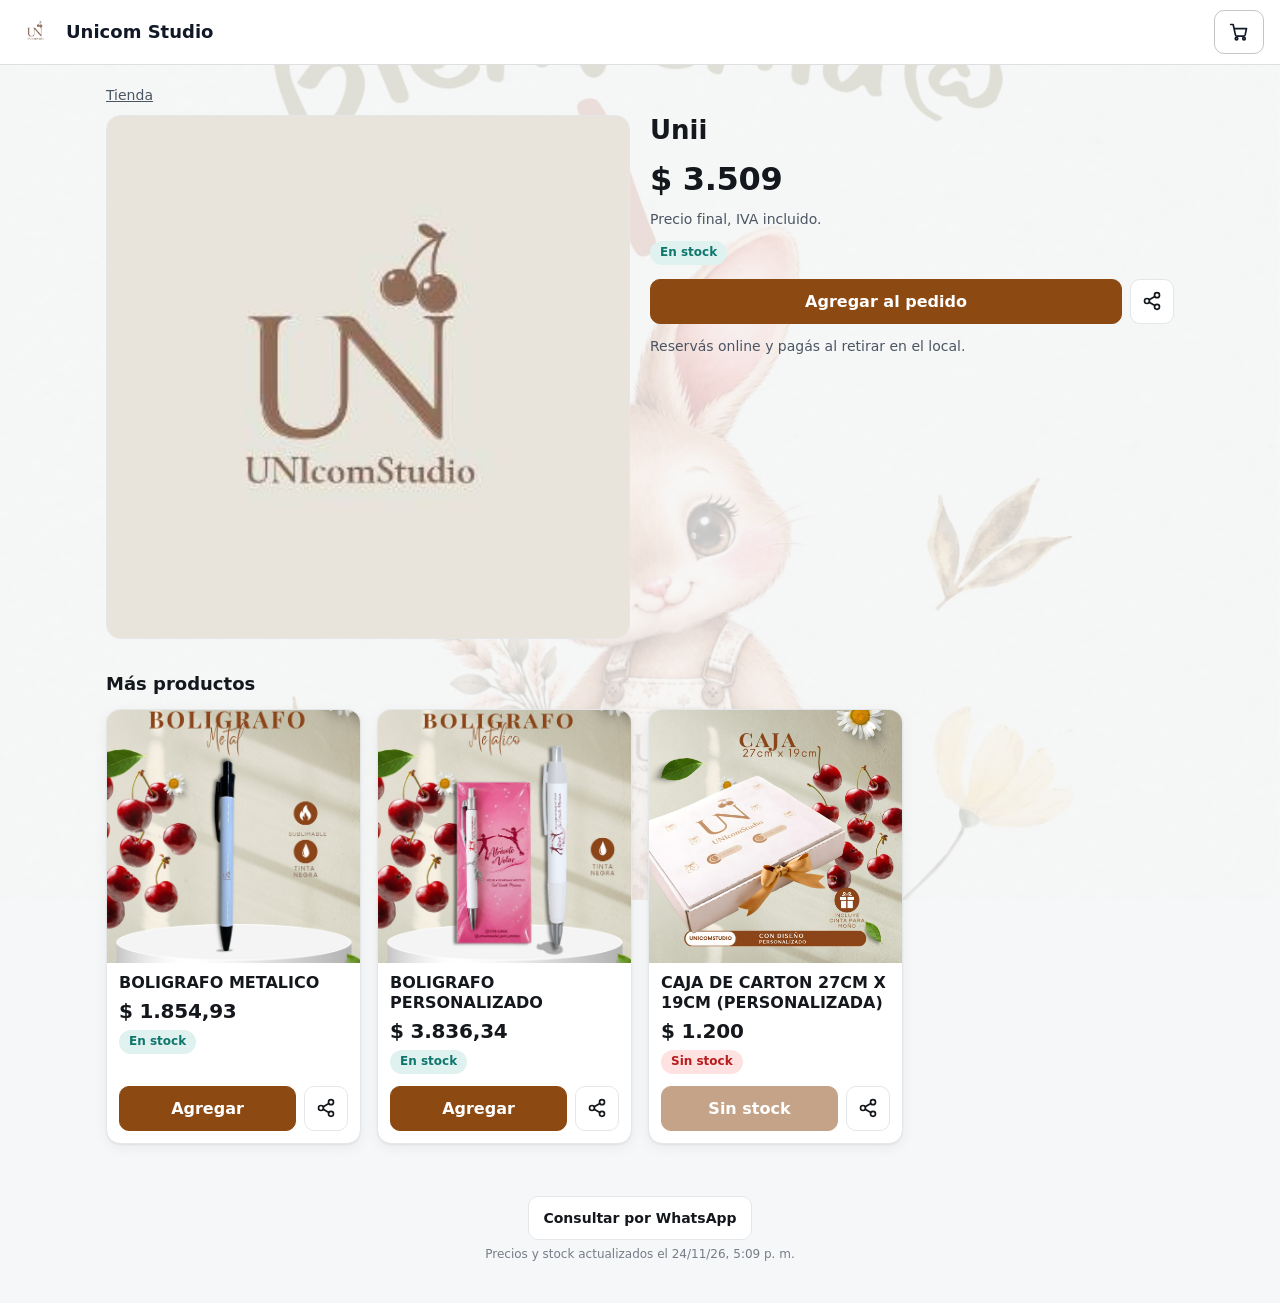
==== commit 9ab67bb7: "Actualización de la tienda (4 productos)" ====
--- a/p/1/index.html
+++ b/p/1/index.html
@@ -54,7 +54,7 @@
   <a class="foto" href="../../p/14/" aria-label="BOLIGRAFO METALICO "><img loading="lazy" src="../../img/14-37b74d7dae.jpg" alt="BOLIGRAFO METALICO "></a>
   <div class="info">
     <a class="nombre" href="../../p/14/">BOLIGRAFO METALICO </a>
-    <div class="precio">$ 1.692,31</div>
+    <div class="precio">$ 1.854,93</div>
     <span class="stock ok">En stock</span>
   </div>
   <div class="acc">
@@ -66,7 +66,7 @@
   <a class="foto" href="../../p/13/" aria-label="BOLIGRAFO PERSONALIZADO "><img loading="lazy" src="../../img/13-feaa746d41.jpg" alt="BOLIGRAFO PERSONALIZADO "></a>
   <div class="info">
     <a class="nombre" href="../../p/13/">BOLIGRAFO PERSONALIZADO </a>
-    <div class="precio">$ 3.500</div>
+    <div class="precio">$ 3.836,34</div>
     <span class="stock ok">En stock</span>
   </div>
   <div class="acc">
@@ -99,7 +99,7 @@
   <div class="cuerpo" id="panel-cuerpo"></div>
   <footer id="panel-pie"></footer>
 </aside>
-<script type="application/json" id="datos">{"base":"https://unicomsoluciones.github.io/tienda-studio","modo":"estatico","urlProducto":"https://unicomsoluciones.github.io/tienda-studio/p/{id}/","urlTienda":"https://unicomsoluciones.github.io/tienda-studio/","estado":"../../estado.json","nombre":"Unicom Studio","whatsapp":"3755349119","productos":{"1":{"n":"Unii","p":3509,"s":null,"sin":false,"st":"En stock","f":"../../img/1-91eb037080.jpg"},"12":{"n":"CAJA DE CARTON 27CM X 19CM (PERSONALIZADA)","p":1200,"s":null,"sin":true,"st":"Sin stock","f":"../../img/12-55176a43e2.jpg"},"13":{"n":"BOLIGRAFO PERSONALIZADO ","p":3500,"s":null,"sin":false,"st":"En stock","f":"../../img/13-feaa746d41.jpg"},"14":{"n":"BOLIGRAFO METALICO ","p":1692.31,"s":null,"sin":false,"st":"En stock","f":"../../img/14-37b74d7dae.jpg"}}}</script>
+<script type="application/json" id="datos">{"base":"https://unicomsoluciones.github.io/tienda-studio","modo":"estatico","urlProducto":"https://unicomsoluciones.github.io/tienda-studio/p/{id}/","urlTienda":"https://unicomsoluciones.github.io/tienda-studio/","estado":"../../estado.json","nombre":"Unicom Studio","whatsapp":"3755349119","productos":{"1":{"n":"Unii","p":3509,"s":null,"sin":false,"st":"En stock","f":"../../img/1-91eb037080.jpg"},"12":{"n":"CAJA DE CARTON 27CM X 19CM (PERSONALIZADA)","p":1200,"s":null,"sin":true,"st":"Sin stock","f":"../../img/12-55176a43e2.jpg"},"13":{"n":"BOLIGRAFO PERSONALIZADO ","p":3836.34,"s":null,"sin":false,"st":"En stock","f":"../../img/13-feaa746d41.jpg"},"14":{"n":"BOLIGRAFO METALICO ","p":1854.93,"s":null,"sin":false,"st":"En stock","f":"../../img/14-37b74d7dae.jpg"}}}</script>
 <script src="../../assets/tienda.js" defer></script>
 </body>
 </html>
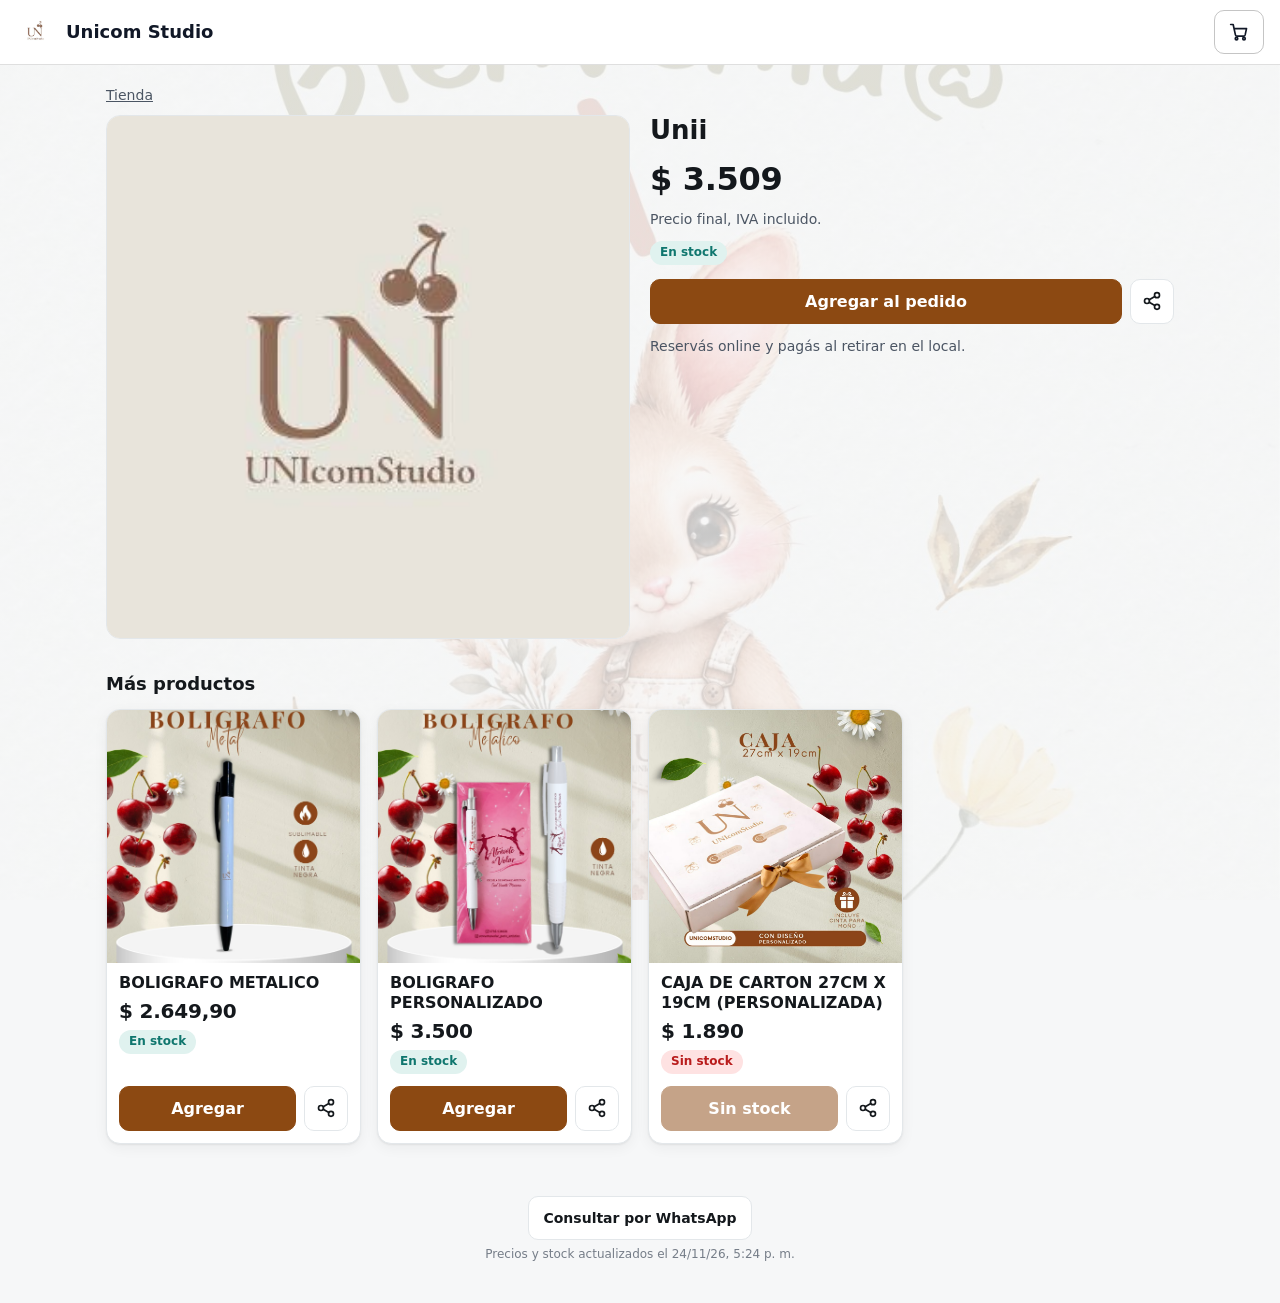
==== commit ecd3fcfb: "Actualización de la tienda (4 productos)" ====
--- a/p/1/index.html
+++ b/p/1/index.html
@@ -54,7 +54,7 @@
   <a class="foto" href="../../p/14/" aria-label="BOLIGRAFO METALICO "><img loading="lazy" src="../../img/14-37b74d7dae.jpg" alt="BOLIGRAFO METALICO "></a>
   <div class="info">
     <a class="nombre" href="../../p/14/">BOLIGRAFO METALICO </a>
-    <div class="precio">$ 1.854,93</div>
+    <div class="precio">$ 2.649,90</div>
     <span class="stock ok">En stock</span>
   </div>
   <div class="acc">
@@ -66,7 +66,7 @@
   <a class="foto" href="../../p/13/" aria-label="BOLIGRAFO PERSONALIZADO "><img loading="lazy" src="../../img/13-feaa746d41.jpg" alt="BOLIGRAFO PERSONALIZADO "></a>
   <div class="info">
     <a class="nombre" href="../../p/13/">BOLIGRAFO PERSONALIZADO </a>
-    <div class="precio">$ 3.836,34</div>
+    <div class="precio">$ 3.500</div>
     <span class="stock ok">En stock</span>
   </div>
   <div class="acc">
@@ -78,7 +78,7 @@
   <a class="foto" href="../../p/12/" aria-label="CAJA DE CARTON 27CM X 19CM (PERSONALIZADA)"><img loading="lazy" src="../../img/12-55176a43e2.jpg" alt="CAJA DE CARTON 27CM X 19CM (PERSONALIZADA)"></a>
   <div class="info">
     <a class="nombre" href="../../p/12/">CAJA DE CARTON 27CM X 19CM (PERSONALIZADA)</a>
-    <div class="precio">$ 1.200</div>
+    <div class="precio">$ 1.890</div>
     <span class="stock sin">Sin stock</span>
   </div>
   <div class="acc">
@@ -99,7 +99,7 @@
   <div class="cuerpo" id="panel-cuerpo"></div>
   <footer id="panel-pie"></footer>
 </aside>
-<script type="application/json" id="datos">{"base":"https://unicomsoluciones.github.io/tienda-studio","modo":"estatico","urlProducto":"https://unicomsoluciones.github.io/tienda-studio/p/{id}/","urlTienda":"https://unicomsoluciones.github.io/tienda-studio/","estado":"../../estado.json","nombre":"Unicom Studio","whatsapp":"3755349119","productos":{"1":{"n":"Unii","p":3509,"s":null,"sin":false,"st":"En stock","f":"../../img/1-91eb037080.jpg"},"12":{"n":"CAJA DE CARTON 27CM X 19CM (PERSONALIZADA)","p":1200,"s":null,"sin":true,"st":"Sin stock","f":"../../img/12-55176a43e2.jpg"},"13":{"n":"BOLIGRAFO PERSONALIZADO ","p":3836.34,"s":null,"sin":false,"st":"En stock","f":"../../img/13-feaa746d41.jpg"},"14":{"n":"BOLIGRAFO METALICO ","p":1854.93,"s":null,"sin":false,"st":"En stock","f":"../../img/14-37b74d7dae.jpg"}}}</script>
+<script type="application/json" id="datos">{"base":"https://unicomsoluciones.github.io/tienda-studio","modo":"estatico","urlProducto":"https://unicomsoluciones.github.io/tienda-studio/p/{id}/","urlTienda":"https://unicomsoluciones.github.io/tienda-studio/","estado":"../../estado.json","nombre":"Unicom Studio","whatsapp":"3755349119","productos":{"1":{"n":"Unii","p":3509,"s":null,"sin":false,"st":"En stock","f":"../../img/1-91eb037080.jpg"},"12":{"n":"CAJA DE CARTON 27CM X 19CM (PERSONALIZADA)","p":1890,"s":null,"sin":true,"st":"Sin stock","f":"../../img/12-55176a43e2.jpg"},"13":{"n":"BOLIGRAFO PERSONALIZADO ","p":3500,"s":null,"sin":false,"st":"En stock","f":"../../img/13-feaa746d41.jpg"},"14":{"n":"BOLIGRAFO METALICO ","p":2649.9,"s":null,"sin":false,"st":"En stock","f":"../../img/14-37b74d7dae.jpg"}}}</script>
 <script src="../../assets/tienda.js" defer></script>
 </body>
 </html>
